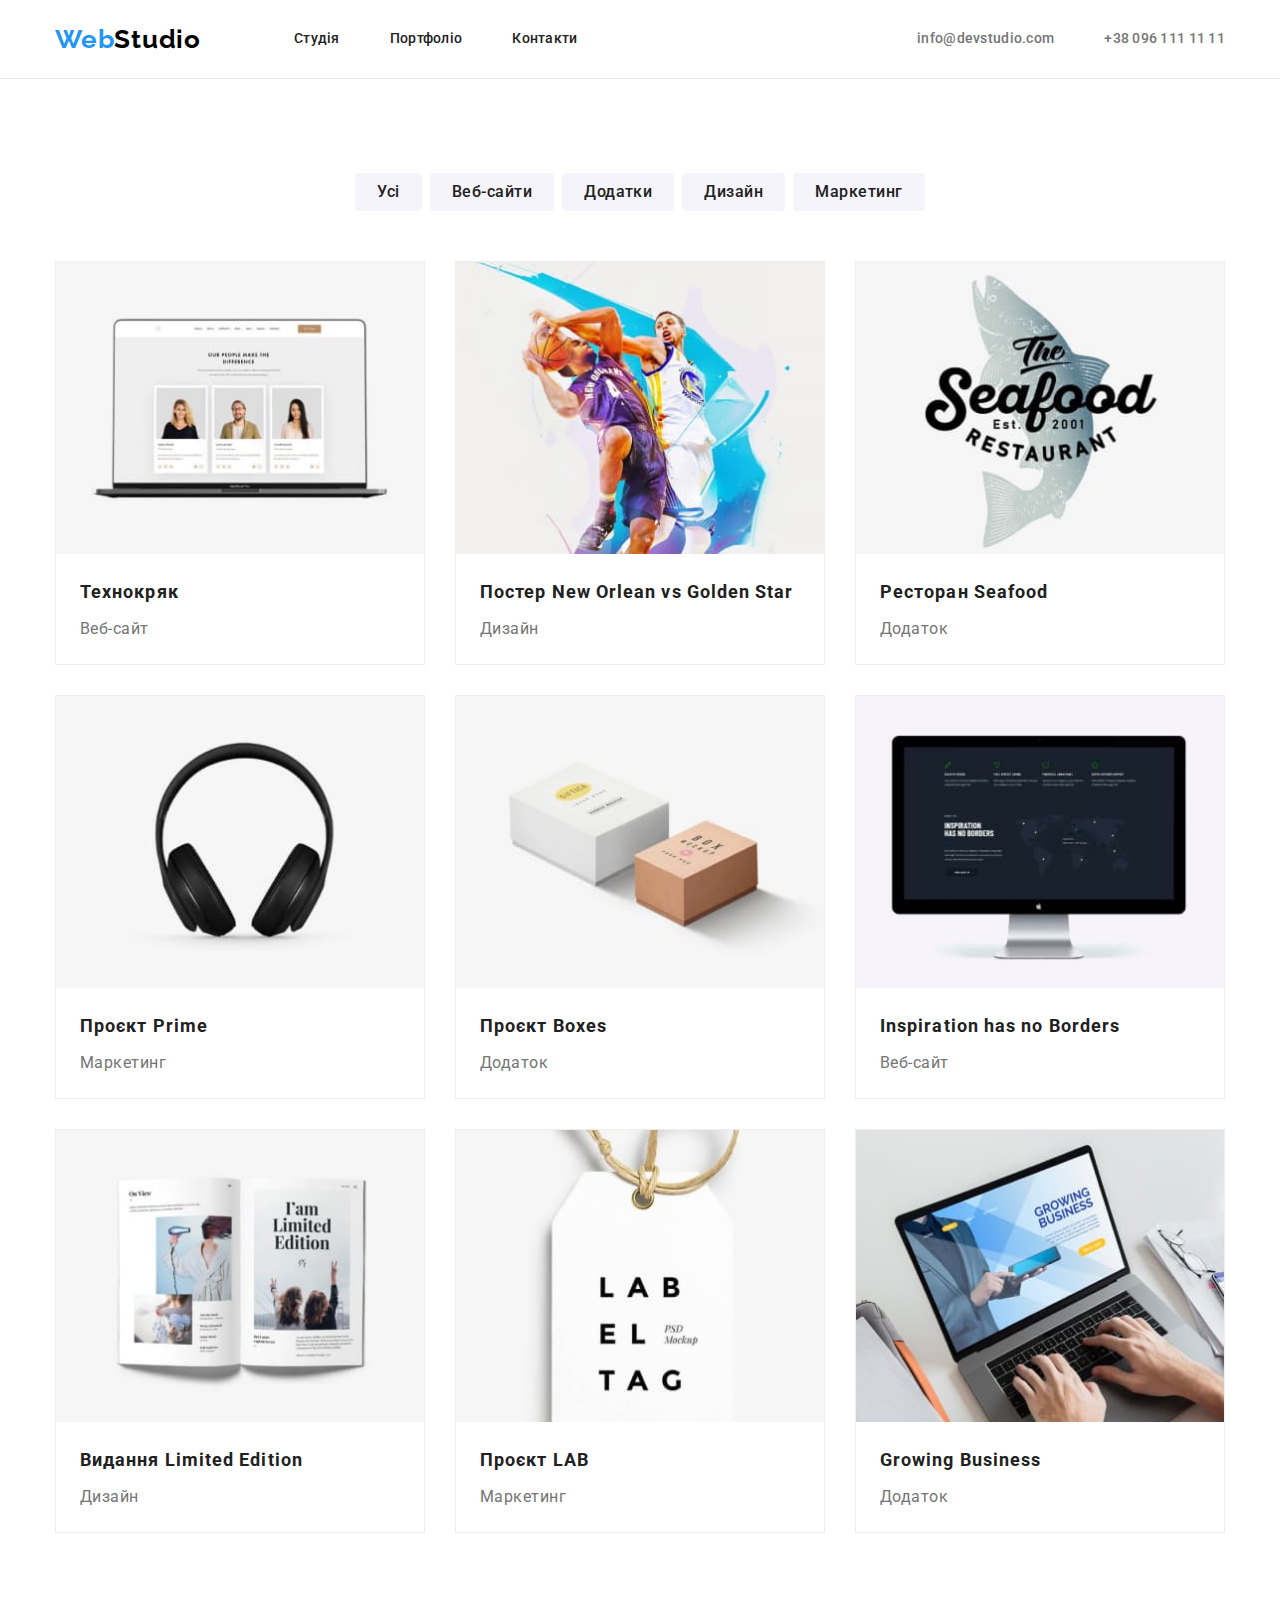
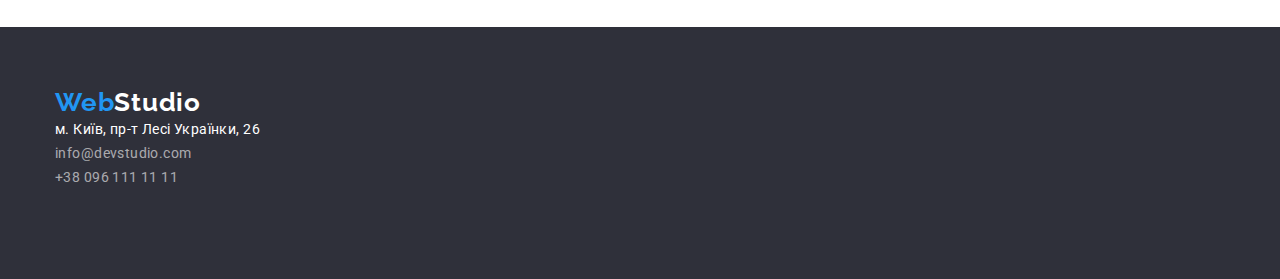
==== portfolio.html @ 0ee0a154 "start" ====
<!DOCTYPE html>
<html lang="uk">
  <head>
    <meta charset="UTF-8" />
    <meta http-equiv="X-UA-Compatible" content="IE=edge" />
    <meta name="viewport" content="width=device-width, initial-scale=1.0" />
    <title>Портфоліо</title>
    <link rel="preconnect" href="https://fonts.googleapis.com" />
    <link rel="preconnect" href="https://fonts.gstatic.com" crossorigin />
    <link
      href="https://fonts.googleapis.com/css2?family=Raleway:wght@700&family=Roboto:wght@400;500;700;900&display=swap"
      rel="stylesheet"
    />
    <link
      rel="stylesheet"
      href="https://cdnjs.cloudflare.com/ajax/libs/modern-normalize/1.1.0/modern-normalize.min.css"
    />
    <link rel="stylesheet" href="./css/styles.css" />
  </head>
  <body>
    <!-- Шапка -->
    <header>
      <!-- навігація -->
      <div class="container header-main">
        <nav class="main-nav">
          <a href="./index.html" class="logo">Web<span class="black-logo">Studio</span></a>
          <ul class="site-nav">
            <li class="item"><a class="nav-link" href="./index.html">Студія</a></li>
            <li class="item"><a class="nav-link" href="./portfolio.html">Портфоліо</a></li>
            <li class="item"><a class="nav-link" href="#">Контакти</a></li>
          </ul>
        </nav>
        <ul class="contact">
          <!-- контакти -->
          <li class="item">
            <a class="contact-item" href="mailto:info@devstudio.com">info@devstudio.com</a>
          </li>
          <li class="item">
            <a class="contact-item" href="tel:+380961111111">+38 096 111 11 11</a>
          </li>
        </ul>
      </div>
    </header>
    <main>
      <!-- Кнопки фільтру -->
      <section class="section">
        <h2 class="visually-hidden">Фільтр Портфоліо</h2>
        <div class="container">
          <ul class="buttons-portfolio">
            <li class="buttons-item"><button type="button" class="button-filter">Усі</button></li>
            <li class="buttons-item">
              <button type="button" class="button-filter">Веб-сайти</button>
            </li>
            <li class="buttons-item">
              <button type="button" class="button-filter">Додатки</button>
            </li>
            <li class="buttons-item">
              <button type="button" class="button-filter">Дизайн</button>
            </li>
            <li class="buttons-item">
              <button type="button" class="button-filter">Маркетинг</button>
            </li>
          </ul>
          <!-- Картки Портфоліо -->
          <ul class="cards-portfolio">
            <li class="cards-item">
              <img src="./images/c1notebook.jpg" alt="Ноутбук" width="370" />
              <div class="card-sign">
                <h3 class="card-title">Технокряк</h3>
                <p class="card-text">Веб-сайт</p>
              </div>
            </li>
            <li class="cards-item">
              <img src="./images/c2basket.jpg" alt="Баскетбол" width="370" />
              <div class="card-sign">
                <h3 class="card-title">Постер New Orlean vs Golden Star</h3>
                <p class="card-text">Дизайн</p>
              </div>
            </li>
            <li class="cards-item">
              <img src="./images/c3seafood.jpg" alt="Ресторан Seafood" width="370" />
              <div class="card-sign">
                <h3 class="card-title">Ресторан Seafood</h3>
                <p class="card-text">Додаток</p>
              </div>
            </li>
            <li class="cards-item">
              <img src="./images/c4headphones.jpg" alt="Навушники" width="370" />
              <div class="card-sign">
                <h3 class="card-title">Проєкт Prime</h3>
                <p class="card-text">Маркетинг</p>
              </div>
            </li>
            <li class="cards-item">
              <img src="./images/c5boxes.jpg" alt="Коробки" width="370" />
              <div class="card-sign">
                <h3 class="card-title">Проєкт Boxes</h3>
                <p class="card-text">Додаток</p>
              </div>
            </li>
            <li class="cards-item">
              <img src="./images/c6monitor.jpg" alt="Монітор" width="370" />
              <div class="card-sign">
                <h3 class="card-title">Inspiration has no Borders</h3>
                <p class="card-text">Веб-сайт</p>
              </div>
            </li>
            <li class="cards-item">
              <img src="./images/c7openbook.jpg" alt="Відкрита книга" width="370" />
              <div class="card-sign">
                <h3 class="card-title">Видання Limited Edition</h3>
                <p class="card-text">Дизайн</p>
              </div>
            </li>
            <li class="cards-item">
              <img src="./images/c8label.jpg" alt="Лейба" width="370" />
              <div class="card-sign">
                <h3 class="card-title">Проєкт LAB</h3>
                <p class="card-text">Маркетинг</p>
              </div>
            </li>
            <li class="cards-item">
              <img src="./images/c9workingonnotebook.jpg" alt="Працює за ноутбуком" width="370" />
              <div class="card-sign">
                <h3 class="card-title">Growing Business</h3>
                <p class="card-text">Додаток</p>
              </div>
            </li>
          </ul>
        </div>
      </section>
    </main>
    <footer class="footer">
      <div class="container">
        <a href="./index.html" class="logo">Web<span class="white-logo">Studio</span></a>
        <address>
          <ul>
            <li>
              <a
                class="address-footer"
                href="https://goo.gl/maps/CPtrU1FHBa2aNyZL9"
                target="_blank"
                rel="noopener noreferrer nofollow"
                >м. Київ, пр-т Лесі Українки, 26</a
              >
            </li>
            <li>
              <a class="contact-footer" href="mailto:info@devstudio.com">info@devstudio.com</a>
            </li>
            <li><a class="contact-footer" href="tel:+380961111111">+38 096 111 11 11</a></li>
          </ul>
        </address>
      </div>
    </footer>
  </body>
</html>
---- css/styles.css ----
:root {
  --primary-text-color: #212121;
  --secondary-text-color: #757575;
  --accent-color: #2196f3;
  --logo-black: #000000;
  --logo-white: #ffffff;
  --stroke-color: #eeeeee;
  --text-color-in-footer: rgba(255, 255, 255, 0.6);
  --bg-primary-color: #2f303a;
  --white-color: #ffffff;
  --bg-secondary-color: #f5f4fa;
  --border-color: #ececec;

  --hero-transperent-color:  rgba(47, 48, 58, 0.4);
}

body {
  font-family: Roboto, sans-serif;
  color: var(--primary-text-color);
}

h1,
h2,
h3,
h4,
h5,
h6,
p,
ul {
  margin: 0;
  padding: 0;
  font-weight: normal;
}

ul {
  list-style: none;
}

img {
  display: block;
  max-width: 100%;
  height: auto;
}

header {
  background: var(--white-color);
  border-bottom: solid 1px var(--border-color);
}

.logo {
  display: inline-block;
  color: var(--accent-color);
  font-family: 'Raleway';
  font-weight: 700;
  font-size: 26px;
  line-height: 1.19;
  letter-spacing: 0.03em;
  text-decoration: none;
}
.black-logo {
  display: inline-block;
  color: var(--logo-black);
}
.white-logo {
  display: inline-block;
  color: var(--logo-white);
}

li {
  list-style-type: none;
}

.nav-link {
  display: block;
  padding-top: 31px;
  padding-bottom: 31px;

  color: var(--primary-text-color);

  text-decoration: none;
  font-weight: 500;
  font-size: 14px;
  line-height: 1.14;
  letter-spacing: 0.02em;
}

.nav-link:hover,
.nav-link:focus {
  color: var(--accent-color);
}

.contact {
  display: flex;
  margin-left: auto;
}
.contact-item {
  display: block;
  padding-top: 31px;
  padding-bottom: 31px;

  color: var(--secondary-text-color);

  text-decoration: none;
  font-weight: 500;
  font-size: 14px;
  line-height: 1.14;
  letter-spacing: 0.02em;
}
.contact-item:hover,
.contact-item:focus {
  color: var(--accent-color);
}

.footer {
  background-color: var(--bg-primary-color);
  height: 252px;
  padding-top: 60px;
}
.address-footer {
  color: var(--logo-white);
  font-style: normal;
  font-size: 14px;
  line-height: 1.71;
  letter-spacing: 0.03em;
  text-decoration: none;
}
.address-footer:hover,
.address-footer:focus {
  color: var(--accent-color);
}
.contact-footer {
  color: var(--text-color-in-footer);
  font-style: normal;
  font-size: 14px;
  line-height: 1.71;
  letter-spacing: 0.03em;
  text-decoration: none;
}
.contact-footer:hover,
.contact-footer:focus {
  color: var(--accent-color);
}

.logo-footer {
  margin-bottom: 20px;
}
.footer-list .footer-list-item:not(:last-child) {
  margin-bottom: 9px;
}

/* Контейнер */
.container {
  width: 1200px;
  margin: 0 auto;
  padding: 0 15px;
  /* outline: solid 2px tomato; */
}
/* Хедер */
.site-nav,
.main-nav {
  display: flex;
  align-items: center;
}
.site-nav {
  display: flex;
  align-items: center;
  margin-left: 93px;
}
.header-main {
  display: flex;
  align-items: center;
}
.site-nav .item:not(:last-child) {
  margin-right: 50px;
}
.contact .item:not(:last-child) {
  margin-right: 50px;
}
.section {
  padding: 94px 0;
}
/* Герой */
.hero-section {
  align-items: center;

background-image: linear-gradient( rgba(47, 48, 58, 0.4),  rgba(47, 48, 58, 0.4)),  url(../images/heroimage.jpg);  
max-width: 1600px;
height: 600px;
margin: 0 auto;
  padding: 200px 0;
}

h1 {
  font-weight: 900;
  font-size: 44px;
  line-height: 1.36;
  text-align: center;
  letter-spacing: 0.06em;
  text-transform: uppercase;
  color: var(--white-color);
  margin-top: 0;
  margin-bottom: 30px;
}

.button-hero {
  color: var(--white-color);
  background-color: var(--accent-color);
  cursor: pointer;
  border: 0;
  width: 216px;
  height: 50px;
  border-radius: 4px;
  font-weight: 700;
  font-size: 16px;
  line-height: 1.87;
  text-align: center;
  display: block;
  letter-spacing: 0.06em;
  margin: auto;
}

/* Переваги */
.benefits-section {
  padding-bottom: 0;
}
.visually-hidden {
  position: absolute;
  white-space: nowrap;
  width: 1px;
  height: 1px;
  overflow: hidden;
  border: 0;
  padding: 0;
  clip: rect(0 0 0 0);
  clip-path: inset(50%);
  margin: -1px;
}

.benefits-list {
  display: flex;
}

.benefits-list .benefits-item:not(:last-child) {
  margin-right: 30px;
}
.benefits-item {
  width: 270px;
}

.benefits-title {
  font-family: 'Roboto';
  font-weight: 700;
  font-size: 14px;
  line-height: 1.14;
  letter-spacing: 0.03em;
  text-transform: uppercase;
  margin-bottom: 10px;
}

.benefits-text {
  font-size: 14px;
  line-height: 1.71;
  letter-spacing: 0.03em;
  color: var(--secondary-text-color);
}

/* Чим ми займаємось */
h2 {
  font-weight: 700;
  font-size: 36px;
  line-height: 1.16;
  text-align: center;
  letter-spacing: 0.03em;
  margin-bottom: 50px;
}
.doing {
  display: flex;
}
.doing .doing-item:not(:last-child) {
  margin-right: 30px;
}

/* Наша команда */
.team-section {
  background-color: var(--bg-secondary-color);
}

.team {
  display: flex;
}
.team-item {
  width: 270px;
  background-color: var(--white-color);
  box-shadow: 0px 1px 3px rgba(0, 0, 0, 0.12), 0px 1px 1px rgba(0, 0, 0, 0.14),
    0px 2px 1px rgba(0, 0, 0, 0.2);
  border-radius: 0px 0px 4px 4px;
}
.team .team-item:not(:last-child) {
  margin-right: 30px;
}

.team-title {
  font-weight: 500;
  font-size: 16px;
  line-height: 1.18;
  text-align: center;
  letter-spacing: 0.03em;
  margin-bottom: 10px;
}

.team-text {
  font-size: 16px;
  line-height: 1.18;
  text-align: center;
  letter-spacing: 0.03em;
  color: var(--secondary-text-color);
}
.team-signature {
  padding: 30px 0;
}

/* Портфоліо */

/* Кнопки портфоліо */

.button-filter {
  color: var(--primary-text-color);
  background-color: var(--bg-secondary-color);
  cursor: pointer;
  border: 0;
  font-weight: 500;
  font-size: 16px;
  line-height: 1.62;
  text-align: center;
  letter-spacing: 0.03em;
  border-radius: 4px;
  padding: 6px 22px;
}
.button-filter:hover,
.button-filter:focus {
  color: var(--white-color);
  background-color: var(--accent-color);
  box-shadow: 0px 3px 1px rgba(0, 0, 0, 0.1), 0px 1px 2px rgba(0, 0, 0, 0.08),
    0px 2px 2px rgba(0, 0, 0, 0.12);
}
.buttons-portfolio {
  display: flex;
  justify-content: center;
  margin-bottom: 50px;
}
.buttons-item:not(:last-child) {
  margin-right: 8px;
}

/* Картки портфоліо */
.card-sign {
  padding: 20px 24px;
}
.card-title {
  width: 322px;
  font-weight: 700;
  font-size: 18px;
  line-height: 2;
  letter-spacing: 0.06em;
  margin-bottom: 4px;
}
.card-text {
  width: 322px;
  font-size: 16px;
  line-height: 1.87;
  letter-spacing: 0.03em;
  color: var(--secondary-text-color);
}

.cards-portfolio {
  display: flex;
  flex-wrap: wrap;
}
.cards-item {
  width: 370px;
  height: 404px;

  background: var(--white-color);
  border: 1px solid var(--stroke-color);
  margin-right: 30px;
  margin-bottom: 30px;
}
.cards-item:nth-child(3n) {
  margin-right: 0;
}
.cards-item:nth-last-child(-n + 3) {
  margin-bottom: 0;
}
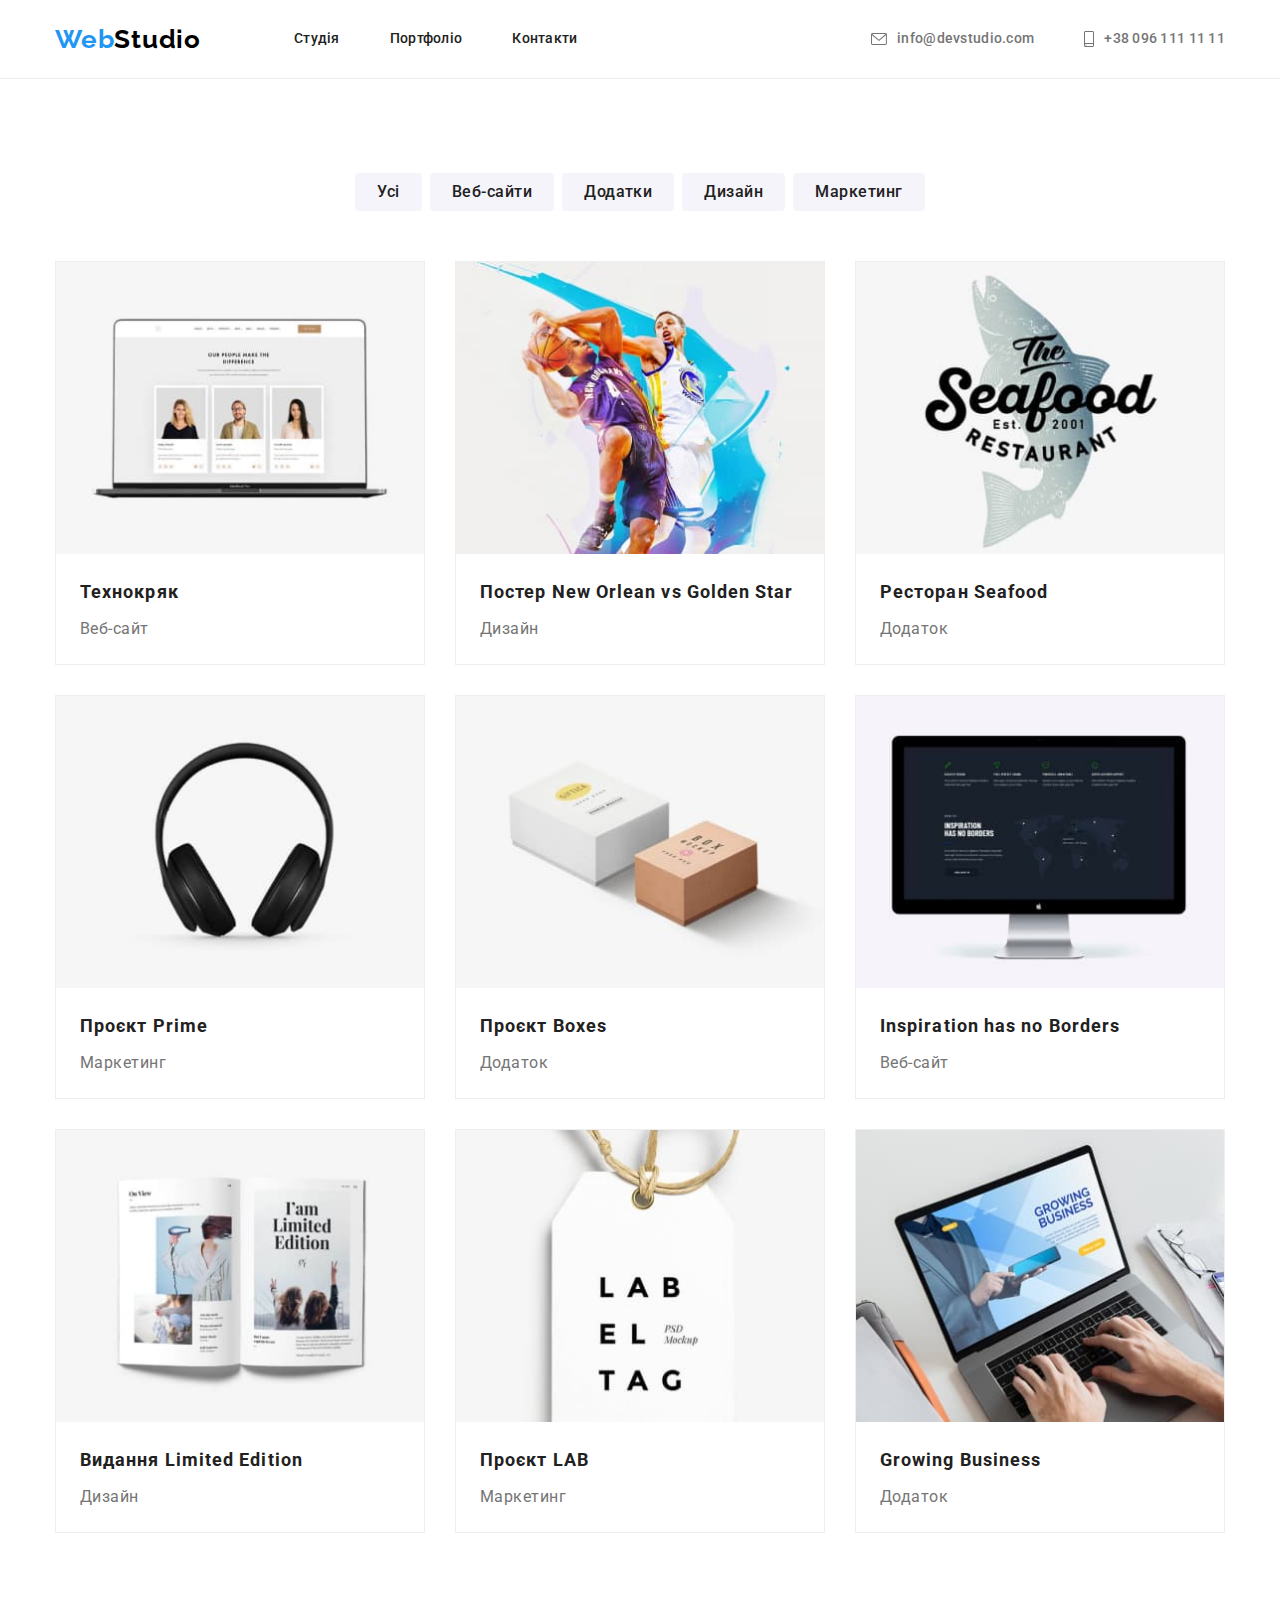
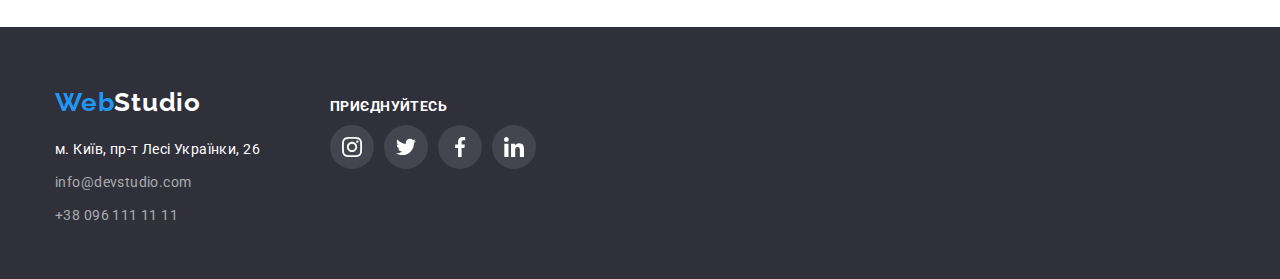
==== commit 12f2133c: "дзшка 04" ====
--- a/portfolio.html
+++ b/portfolio.html
@@ -33,10 +33,18 @@
         <ul class="contact">
           <!-- контакти -->
           <li class="item">
-            <a class="contact-item" href="mailto:info@devstudio.com">info@devstudio.com</a>
+            <a class="contact-item" href="mailto:info@devstudio.com"
+              ><svg class="icon-envelope" width="16" height="12">
+                <use href="./images/icons.svg#icon-envelope"></use></svg
+              >info@devstudio.com
+            </a>
           </li>
           <li class="item">
-            <a class="contact-item" href="tel:+380961111111">+38 096 111 11 11</a>
+            <a class="contact-item" href="tel:+380961111111"
+              ><svg class="icon-envelope" width="10" height="16">
+                <use href="./images/icons.svg#icon-smartphone"></use></svg
+              >+38 096 111 11 11</a
+            >
           </li>
         </ul>
       </div>
@@ -130,26 +138,62 @@
         </div>
       </section>
     </main>
+<!-- Футер -->
     <footer class="footer">
-      <div class="container">
-        <a href="./index.html" class="logo">Web<span class="white-logo">Studio</span></a>
-        <address>
-          <ul>
-            <li>
-              <a
-                class="address-footer"
-                href="https://goo.gl/maps/CPtrU1FHBa2aNyZL9"
-                target="_blank"
-                rel="noopener noreferrer nofollow"
-                >м. Київ, пр-т Лесі Українки, 26</a
-              >
-            </li>
-            <li>
-              <a class="contact-footer" href="mailto:info@devstudio.com">info@devstudio.com</a>
-            </li>
-            <li><a class="contact-footer" href="tel:+380961111111">+38 096 111 11 11</a></li>
-          </ul>
-        </address>
+      <div class="container join">
+        <div>
+          <a href="./index.html" class="logo logo-footer"
+            >Web<span class="white-logo">Studio</span></a
+          >
+          <address>
+            <ul class="footer-list">
+              <li class="footer-list-item">
+                <a
+                  class="address-footer"
+                  href="https://goo.gl/maps/CPtrU1FHBa2aNyZL9"
+                  target="_blank"
+                  rel="noopener noreferrer nofollow"
+                  >м. Київ, пр-т Лесі Українки, 26</a
+                >
+              </li>
+              <li class="footer-list-item">
+                <a class="contact-footer" href="mailto:info@devstudio.com">info@devstudio.com</a>
+              </li>
+              <li class="footer-list-item">
+                <a class="contact-footer" href="tel:+380961111111">+38 096 111 11 11</a>
+              </li>
+            </ul>
+          </address>
+        </div>
+        <div class="join-us-container">
+          <p class="text-join">приєднуйтесь</p>
+          <ul class="social-footer-list">
+            <li class="social-footer-item">
+              <a class="social-footer-logo" href="#">
+                <svg class="social-footer-icon">
+                  <use href="./images/icons.svg#icon-instagram"></use></svg
+              ></a>
+            </li>
+            <li class="social-footer-item">
+              <a href="#">
+                <svg class="social-footer-icon">
+                  <use href="./images/icons.svg#icon-twitter"></use></svg
+              ></a>
+            </li>
+            <li class="social-footer-item">
+              <a href="#">
+                <svg class="social-footer-icon">
+                  <use href="./images/icons.svg#icon-facebook"></use></svg
+              ></a>
+            </li>
+            <li class="social-footer-item">
+              <a href="#">
+                <svg class="social-footer-icon">
+                  <use href="./images/icons.svg#icon-linkedin"></use></svg
+              ></a>
+            </li>
+          </ul>
+        </div>
       </div>
     </footer>
   </body>
--- a/css/styles.css
+++ b/css/styles.css
@@ -10,8 +10,10 @@
   --white-color: #ffffff;
   --bg-secondary-color: #f5f4fa;
   --border-color: #ececec;
-
-  --hero-transperent-color:  rgba(47, 48, 58, 0.4);
+  --client-logo-color: #afb1b8;
+
+  --hero-transperent-color: rgba(47, 48, 58, 0.4);
+  --footer-social-icon-bg: rgba(255, 255, 255, 0.1);
 }
 
 body {
@@ -70,84 +72,6 @@
   list-style-type: none;
 }
 
-.nav-link {
-  display: block;
-  padding-top: 31px;
-  padding-bottom: 31px;
-
-  color: var(--primary-text-color);
-
-  text-decoration: none;
-  font-weight: 500;
-  font-size: 14px;
-  line-height: 1.14;
-  letter-spacing: 0.02em;
-}
-
-.nav-link:hover,
-.nav-link:focus {
-  color: var(--accent-color);
-}
-
-.contact {
-  display: flex;
-  margin-left: auto;
-}
-.contact-item {
-  display: block;
-  padding-top: 31px;
-  padding-bottom: 31px;
-
-  color: var(--secondary-text-color);
-
-  text-decoration: none;
-  font-weight: 500;
-  font-size: 14px;
-  line-height: 1.14;
-  letter-spacing: 0.02em;
-}
-.contact-item:hover,
-.contact-item:focus {
-  color: var(--accent-color);
-}
-
-.footer {
-  background-color: var(--bg-primary-color);
-  height: 252px;
-  padding-top: 60px;
-}
-.address-footer {
-  color: var(--logo-white);
-  font-style: normal;
-  font-size: 14px;
-  line-height: 1.71;
-  letter-spacing: 0.03em;
-  text-decoration: none;
-}
-.address-footer:hover,
-.address-footer:focus {
-  color: var(--accent-color);
-}
-.contact-footer {
-  color: var(--text-color-in-footer);
-  font-style: normal;
-  font-size: 14px;
-  line-height: 1.71;
-  letter-spacing: 0.03em;
-  text-decoration: none;
-}
-.contact-footer:hover,
-.contact-footer:focus {
-  color: var(--accent-color);
-}
-
-.logo-footer {
-  margin-bottom: 20px;
-}
-.footer-list .footer-list-item:not(:last-child) {
-  margin-bottom: 9px;
-}
-
 /* Контейнер */
 .container {
   width: 1200px;
@@ -156,6 +80,25 @@
   /* outline: solid 2px tomato; */
 }
 /* Хедер */
+.nav-link {
+  display: block;
+  padding-top: 31px;
+  padding-bottom: 31px;
+
+  color: var(--primary-text-color);
+
+  text-decoration: none;
+  font-weight: 500;
+  font-size: 14px;
+  line-height: 1.14;
+  letter-spacing: 0.02em;
+}
+
+.nav-link:hover,
+.nav-link:focus {
+  color: var(--accent-color);
+}
+
 .site-nav,
 .main-nav {
   display: flex;
@@ -179,14 +122,42 @@
 .section {
   padding: 94px 0;
 }
+.contact {
+  display: flex;
+  margin-left: auto;
+  color: var(--secondary-text-color);
+}
+.contact-item {
+  display: inline-block;
+  display: flex;
+  align-items: center;
+  padding-top: 31px;
+  padding-bottom: 31px;
+  color: var(--secondary-text-color);
+  text-decoration: none;
+  font-weight: 500;
+  font-size: 14px;
+  line-height: 1.14;
+  letter-spacing: 0.02em;
+}
+.contact-item:hover,
+.contact-item:focus {
+  color: var(--accent-color);
+}
+.icon-envelope {
+  margin-right: 10px;
+  fill: currentColor;
+}
+
 /* Герой */
 .hero-section {
   align-items: center;
-
-background-image: linear-gradient( rgba(47, 48, 58, 0.4),  rgba(47, 48, 58, 0.4)),  url(../images/heroimage.jpg);  
-max-width: 1600px;
-height: 600px;
-margin: 0 auto;
+  background-color: var(--bg-primary-color);
+  background-image: linear-gradient(rgba(47, 48, 58, 0.4), rgba(47, 48, 58, 0.4)),
+    url(../images/heroimage.jpg);
+  max-width: 1600px;
+  height: 600px;
+  margin: 0 auto;
   padding: 200px 0;
 }
 
@@ -246,6 +217,42 @@
 .benefits-item {
   width: 270px;
 }
+.thumb {
+  display: block;
+  height: 120px;
+  border-radius: 4px;
+  margin-bottom: 30px;
+  background-color: var(--bg-secondary-color);
+  padding: 25px 100px;
+}
+.icon-benefits {
+  width: 70px;
+  height: 70px;
+}
+/* .benefits-item::before {
+  content: '';
+  display: block;
+  height: 120px;
+  border-radius: 4px;
+  margin-bottom: 30px;
+  background-color: var(--bg-secondary-color);
+  background-repeat: no-repeat;
+  background-position: center;
+}
+
+.icon-antena::before {
+  background-image: url(../images/antenna.svg);
+}
+
+.icon-clock::before {
+  background-image: url(../images/clock.svg);
+}
+.icon-diagram::before {
+  background-image: url(../images/diagram.svg);
+}
+.icon-astranaut::before {
+  background-image: url(../images/astronaut.svg);
+} */
 
 .benefits-title {
   font-family: 'Roboto';
@@ -314,9 +321,69 @@
   text-align: center;
   letter-spacing: 0.03em;
   color: var(--secondary-text-color);
+  margin-bottom: 16px;
 }
 .team-signature {
-  padding: 30px 0;
+  padding: 30px 32px;
+}
+
+.social {
+  display: flex;
+  width: 206px;
+  height: 44px;
+}
+
+.social-item:not(:last-child) {
+  margin-right: 10px;
+}
+.social-item {
+  display: inline-block;
+  width: 44px;
+  height: 44px;
+  border-radius: 50%;
+  padding: 12px;
+  fill: var(--client-logo-color);
+}
+
+.social-team-icon {
+  width: 20px;
+  height: 20px;
+}
+
+.social-item:hover,
+.social-item:focus {
+  background-color: var(--accent-color);
+  fill: var(--white-color);
+}
+
+/* Постійні клієнти */
+.client-list {
+  display: flex;
+}
+.client-item:not(:last-child) {
+  margin-right: 30px;
+}
+
+.client-button {
+  display: inline-block;
+  width: 170px;
+  height: 92px;
+  border: var(--client-logo-color) solid 1px;
+  border-radius: 4px;
+  padding: 16px 32px;
+  color: var(--client-logo-color);
+}
+
+.client-icon {
+  width: 106px;
+  height: 60px;
+  fill: currentColor;
+}
+
+.client-button:hover,
+.client-button:focus {
+  border: var(--accent-color) solid 1px;
+  color: var(--accent-color);
 }
 
 /* Портфоліо */
@@ -391,3 +458,87 @@
 .cards-item:nth-last-child(-n + 3) {
   margin-bottom: 0;
 }
+.cards-item:hover,
+.cards-item:focus {
+  box-shadow: 0px 1px 1px rgba(0, 0, 0, 0.12), 0px 4px 4px rgba(0, 0, 0, 0.06),
+    1px 4px 6px rgba(0, 0, 0, 0.16);
+}
+
+/* Футер */
+.footer {
+  background-color: var(--bg-primary-color);
+  height: 252px;
+  padding-top: 60px;
+}
+.address-footer {
+  color: var(--logo-white);
+  font-style: normal;
+  font-size: 14px;
+  line-height: 1.71;
+  letter-spacing: 0.03em;
+  text-decoration: none;
+}
+.address-footer:hover,
+.address-footer:focus {
+  color: var(--accent-color);
+}
+.contact-footer {
+  color: var(--text-color-in-footer);
+  font-style: normal;
+  font-size: 14px;
+  line-height: 1.71;
+  letter-spacing: 0.03em;
+  text-decoration: none;
+}
+.contact-footer:hover,
+.contact-footer:focus {
+  color: var(--accent-color);
+}
+
+.logo-footer {
+  margin-bottom: 20px;
+}
+.footer-list .footer-list-item:not(:last-child) {
+  margin-bottom: 9px;
+}
+.social-footer-list {
+  display: flex;
+}
+
+.social-footer-item:not(:last-child) {
+  margin-right: 10px;
+}
+.social-footer-item {
+  display: inline-block;
+  width: 44px;
+  height: 44px;
+  border-radius: 50%;
+  background-color: var(--footer-social-icon-bg);
+  padding: 12px;
+}
+.social-footer-item:hover,
+.social-footer-item:focus {
+  background-color: var(--accent-color);
+}
+
+.social-footer-icon {
+  width: 20px;
+  height: 20px;
+  fill: var(--white-color);
+}
+.join-us-container {
+  margin-left: 70px;
+}
+.text-join {
+  font-weight: 700;
+  font-size: 14px;
+  line-height: 1.14;
+  letter-spacing: 0.03em;
+  text-transform: uppercase;
+  color: var(--logo-white);
+  margin-top: 12px;
+  margin-bottom: 10px;
+}
+.join {
+  display: flex;
+}
